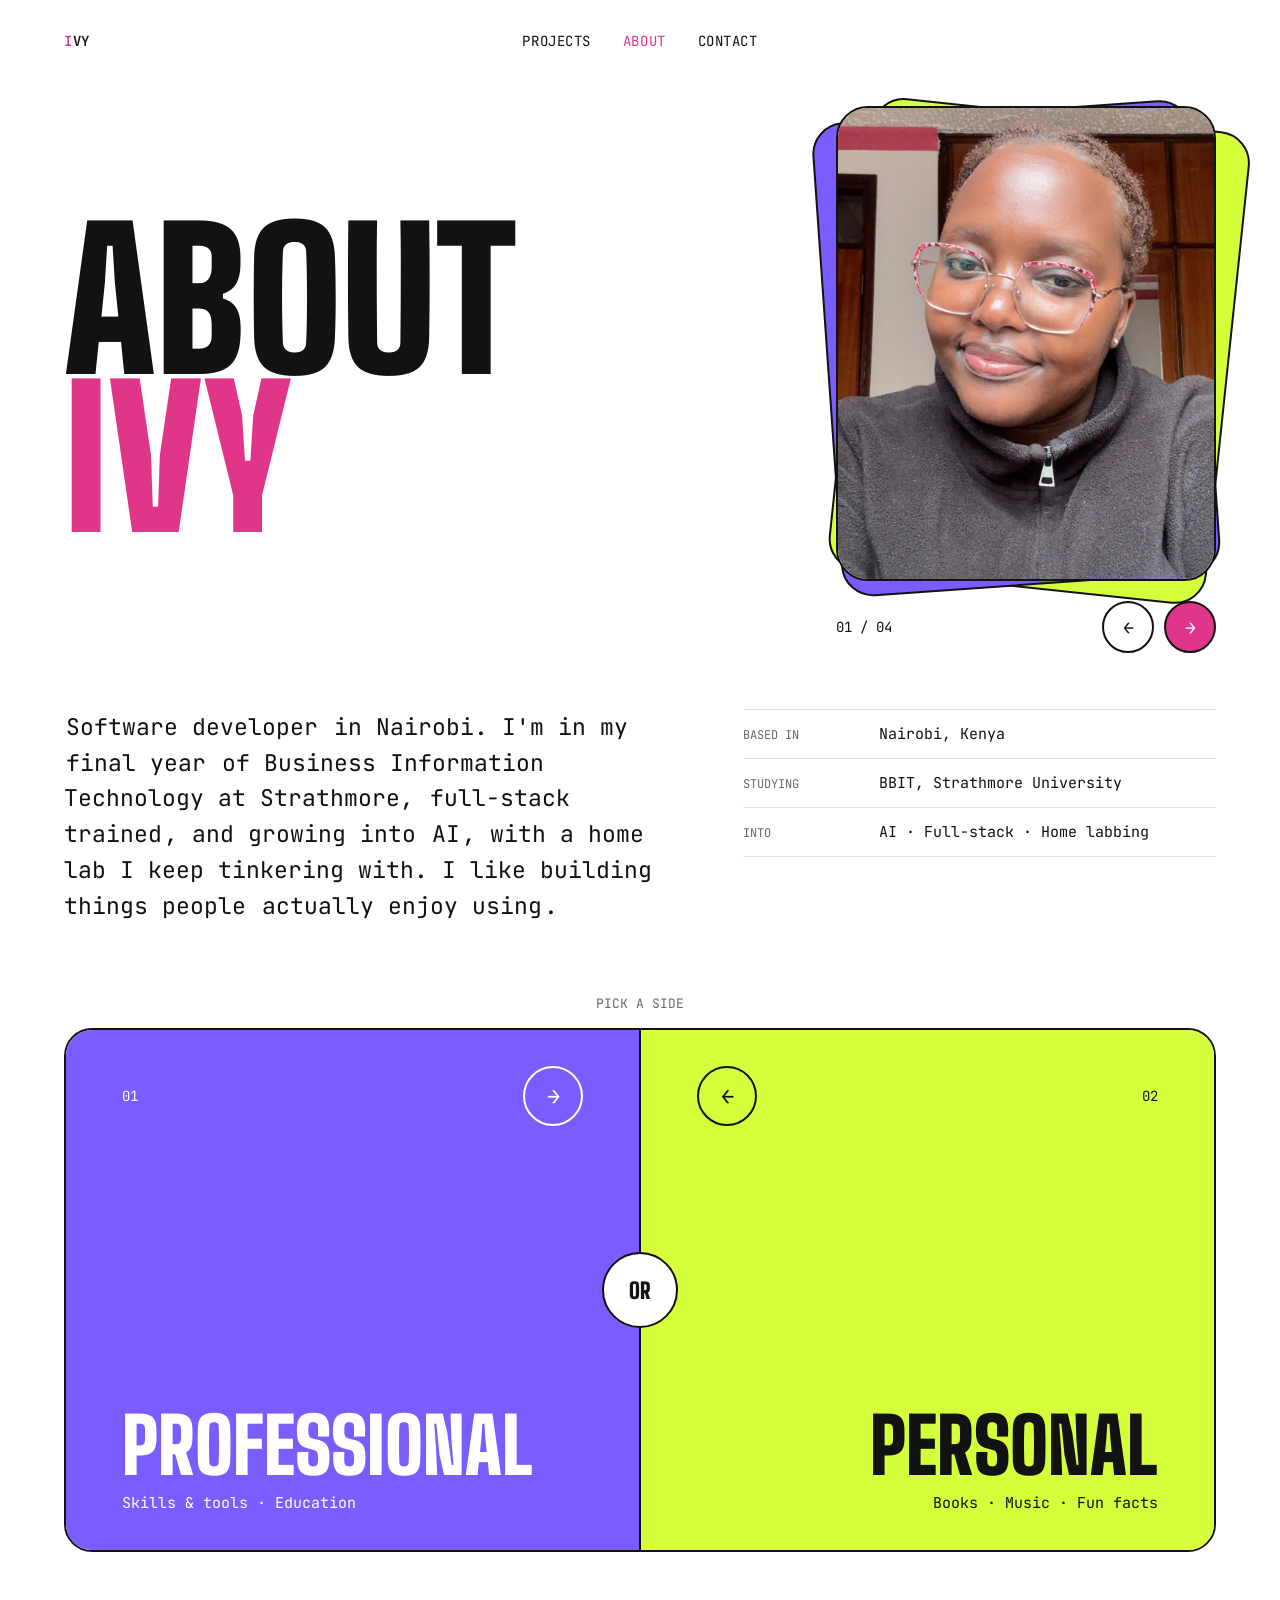
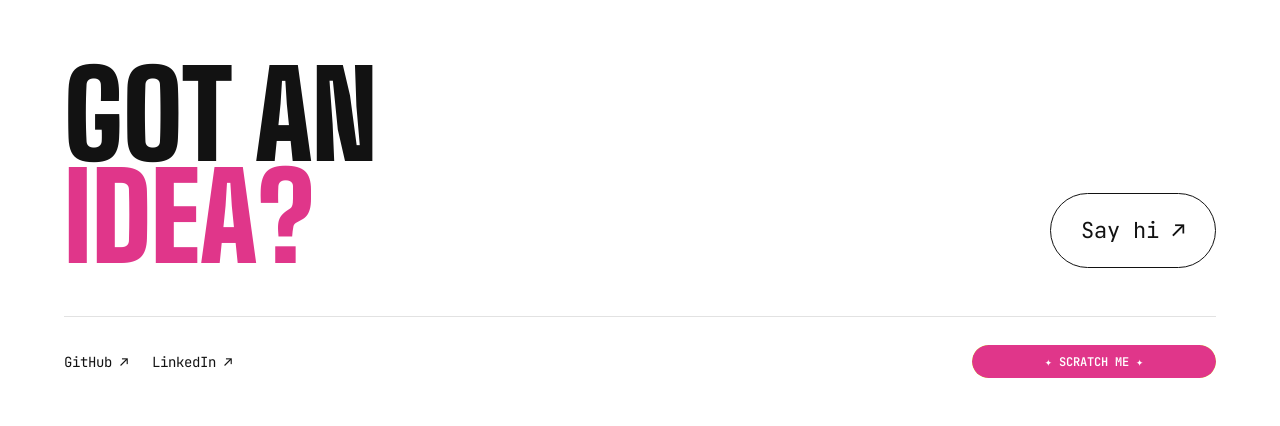
==== about.html @ 284c3333 "Build portfolio site from Claude Design export Seven static pages (home, about, contact, projects, a" ====
<!DOCTYPE html>
<html lang="en">
<head>
  <meta charset="utf-8">
  <meta name="viewport" content="width=device-width, initial-scale=1">
  <title>About — Ivy Tanui</title>
  <meta name="description" content="Who Ivy is, what she has worked on, and what she listens to while building.">
  <meta property="og:title" content="About — Ivy Tanui">
  <meta property="og:description" content="Who Ivy is, what she has worked on, and what she listens to while building.">
  <meta property="og:image" content="assets/images/ivy-photo-2.jpeg">
  <meta name="twitter:card" content="summary_large_image">

  <link rel="preconnect" href="https://fonts.googleapis.com">
  <link rel="preconnect" href="https://fonts.gstatic.com" crossorigin>
  <link href="https://fonts.googleapis.com/css2?family=JetBrains+Mono:wght@400;600&amp;family=Big+Shoulders+Display:wght@700;900&amp;display=swap" rel="stylesheet">
  <link rel="stylesheet" href="css/base.css">
  <link rel="stylesheet" href="css/about.css">

  <script src="js/cursor.js" defer></script>
  <script src="js/about.js" defer></script>
  <script src="js/fun.js" defer></script>
</head>
<body>
  <div class="page">
    <header>
      <nav class="site-nav" aria-label="Main">
        <a class="logo" data-cur="1" href="index.html" aria-label="Ivy, home"><span>I</span>VY</a>
        <ul class="nav-links">
          <li><a data-cur="1" href="projects.html">PROJECTS</a></li>
          <li><span aria-current="page">ABOUT</span></li>
          <li><a data-cur="1" href="contact.html">CONTACT</a></li>
        </ul>
        <span></span>
      </nav>
    </header>

    <main>
      <!-- Intro: title, photo carousel, bio, quick facts -->
      <section class="intro">
        <div class="intro__top">
          <h1 class="intro__title"><span>About</span><span class="intro__ivy">Ivy</span></h1>

          <div class="carousel" aria-roledescription="carousel" aria-label="Photos of Ivy">
            <div class="carousel__frame">
              <div class="carousel__card carousel__card--lime"></div>
              <div class="carousel__card carousel__card--violet"></div>
              <div class="carousel__photos">
                <img class="carousel__slide is-active" src="assets/images/ivy-photo.jpeg" alt="Ivy, photo 1 of 4">
                <img class="carousel__slide" src="assets/images/ivy-photo-2.jpeg" alt="Ivy, photo 2 of 4">
                <img class="carousel__slide" src="assets/images/ivy-photo-3.jpeg" alt="Ivy, photo 3 of 4">
                <img class="carousel__slide" src="assets/images/ivy-photo-5.jpeg" alt="Ivy, photo 4 of 4">
              </div>
            </div>
            <div class="carousel__bar">
              <span class="carousel__count" aria-live="polite">01 / 04</span>
              <div class="carousel__btns">
                <button type="button" class="round-btn carousel__prev" data-cur="1" aria-label="Previous photo">←</button>
                <button type="button" class="round-btn carousel__next" data-cur="1" aria-label="Next photo">→</button>
              </div>
            </div>
          </div>
        </div>

        <div class="intro__bottom">
          <p class="bio" data-cur="1"><span class="hl" style="--hl:#D4FF3A;--d:0s">Software developer</span> in Nairobi. I'm in my <span class="hl" style="--hl:#F7C6DD;--d:.08s">final year</span> of Business Information Technology at Strathmore, <span class="hl" style="--hl:#D9D0FF;--d:.16s">full-stack trained</span>, and growing into <span class="hl" style="--hl:#BFEFF2;--d:.24s">AI</span>, with a home lab I keep tinkering with. I like building things people <span class="hl" style="--hl:#D4FF3A;--d:.32s">actually enjoy using</span>.</p>

          <dl class="facts-list">
            <div><dt>BASED IN</dt><dd>Nairobi, Kenya</dd></div>
            <div><dt>STUDYING</dt><dd>BBIT, Strathmore University</dd></div>
            <div><dt>INTO</dt><dd>AI · Full-stack · Home labbing</dd></div>
          </dl>
        </div>
      </section>

      <!-- Professional / Personal switcher -->
      <section class="sides" aria-label="Pick a side">
        <p class="sides__hint">PICK A SIDE</p>
        <div class="switch is-open">
          <button type="button" class="switch__side switch__side--pro" data-cur="1" data-side="pro" aria-controls="panel-pro" aria-expanded="false">
            <span class="switch__top"><span class="switch__num">01</span><span class="switch__arrow">→</span></span>
            <span class="switch__body">
              <span class="switch__title">Professional</span>
              <span class="switch__sub">Skills &amp; tools · Education</span>
            </span>
          </button>
          <span class="switch__divider"></span>
          <button type="button" class="switch__side switch__side--personal" data-cur="1" data-side="personal" aria-controls="panel-personal" aria-expanded="false">
            <span class="switch__top"><span class="switch__num">02</span><span class="switch__arrow">←</span></span>
            <span class="switch__body">
              <span class="switch__title">Personal</span>
              <span class="switch__sub">Books · Music · Fun facts</span>
            </span>
          </button>
          <span class="switch__or" aria-hidden="true">OR</span>
        </div>
      </section>

      <!-- ===================== Professional ===================== -->
      <div id="panel-pro" class="panel" hidden>
        <section class="split">
          <h2 class="split__title">Skills &amp;<br>tools</h2>
          <div class="skills">
            <div class="skills__group">
              <h3>LANGUAGES</h3>
              <ul class="chips"><li data-cur="1">Python</li><li data-cur="1">JavaScript</li><li data-cur="1">Kotlin</li><li data-cur="1">SQL</li></ul>
            </div>
            <div class="skills__group">
              <h3>FRONTEND &amp; MOBILE</h3>
              <ul class="chips"><li data-cur="1">React</li><li data-cur="1">Vite</li><li data-cur="1">Tailwind</li><li data-cur="1">TanStack Query</li><li data-cur="1">Jetpack Compose</li></ul>
            </div>
            <div class="skills__group">
              <h3>BACKEND</h3>
              <ul class="chips"><li data-cur="1">Flask</li><li data-cur="1">SQLAlchemy</li><li data-cur="1">Celery</li><li data-cur="1">Redis</li><li data-cur="1">pytest</li></ul>
            </div>
            <div class="skills__group">
              <h3>DATA &amp; ML</h3>
              <ul class="chips"><li data-cur="1">pandas</li><li data-cur="1">XGBoost</li><li data-cur="1">SHAP</li><li data-cur="1">LIME</li><li data-cur="1">FinBERT</li><li data-cur="1">Power BI</li></ul>
            </div>
            <div class="skills__group">
              <h3>DATABASES</h3>
              <ul class="chips"><li data-cur="1">PostgreSQL</li><li data-cur="1">MySQL</li><li data-cur="1">Oracle</li><li data-cur="1">MS SQL Server</li></ul>
            </div>
            <div class="skills__group">
              <h3>SERVICES &amp; SHIPPING</h3>
              <ul class="chips"><li data-cur="1">Paystack</li><li data-cur="1">Resend</li><li data-cur="1">Cloudflare R2</li><li data-cur="1">Vercel</li><li data-cur="1">Render</li><li data-cur="1">Neon</li></ul>
            </div>
            <div class="skills__group">
              <h3>PROCESS &amp; AUTOMATION</h3>
              <ul class="chips"><li data-cur="1">Process mapping</li><li data-cur="1">RPA (UiPath)</li><li data-cur="1">ETL monitoring</li></ul>
            </div>
          </div>
        </section>

        <section class="split">
          <div class="split__side">
            <h2 class="split__title">Experience</h2>
            <a class="cv-link" data-cur="1" href="assets/docs/Ivy-Tanui-CV.pdf" download="Ivy-Tanui-CV.pdf">Full CV ↓</a>
          </div>
          <div>
            <article class="entry" data-cur="1">
              <span class="entry__date">JAN – APR 2026</span>
              <div class="entry__body">
                <h3 class="entry__title">ICT Intern</h3>
                <span class="entry__org">I&amp;M Bank · Nairobi</span>
                <div class="entry__detail">
                  <p class="entry__text">Four months across process, data and infrastructure, seeing how a bank's tech runs end to end.</p>
                  <dl class="entry__areas">
                    <div><dt>Process</dt><dd>Mapped the M-Pesa Paybill short code process end to end, found the bottlenecks, and pitched an RPA redesign to the BPR team.</dd></div>
                    <div><dt>Data</dt><dd>Wrote SQL on Oracle and MS SQL Server, monitored ETL jobs, and built Power BI dashboards.</dd></div>
                    <div><dt>Infra</dt><dd>Reviewed VLAN configs and firewall logs, verified DR replication, and sat in on change board reviews.</dd></div>
                  </dl>
                </div>
              </div>
            </article>
            <article class="entry" data-cur="1">
              <span class="entry__date">JAN – MAR 2025</span>
              <div class="entry__body">
                <h3 class="entry__title">IT Attachment</h3>
                <span class="entry__org">East Africa School of Aviation · Nairobi</span>
                <ul class="entry__points">
                  <li>— Troubleshot and repaired printers, projectors and PCs, and gave end-user IT support that reduced downtime.</li>
                  <li>— Helped build and test an Academic Management System.</li>
                </ul>
              </div>
            </article>
            <article class="entry" data-cur="1">
              <span class="entry__date">JAN – MAR 2024</span>
              <div class="entry__body">
                <h3 class="entry__title">Volunteer</h3>
                <span class="entry__org">Kenya National Library Service · Nairobi</span>
                <ul class="entry__points">
                  <li>— Helped organise and digitise library resources, and registered and assisted library users.</li>
                </ul>
              </div>
            </article>
          </div>
        </section>

        <section class="split">
          <h2 class="split__title">Education</h2>
          <div>
            <article class="entry" data-cur="1">
              <span class="entry__date">APR 2023 – NOW</span>
              <div class="entry__body">
                <h3 class="entry__title">Bachelor of Business Information Technology</h3>
                <div class="entry__row">
                  <span class="entry__org">Strathmore University</span>
                  <span class="badge"><span class="badge__dot"></span>FINAL YEAR</span>
                </div>
              </div>
            </article>
            <article class="entry" data-cur="1">
              <span class="entry__date">2018 – 2022</span>
              <div class="entry__body">
                <h3 class="entry__title">KCSE</h3>
                <span class="entry__org">Alliance Girls High School</span>
              </div>
            </article>

            <div class="certs">
              <div class="certs__head">
                <h3>Certifications</h3>
                <span>(04)</span>
              </div>
              <article class="cert" data-cur="1">
                <span class="cert__date">APR 2026</span>
                <h4 class="cert__name">App Development with Swift</h4>
                <span class="cert__issuer">Apple Authorised Training</span>
                <p class="cert__desc">Certificate of Achievement. iOS app development in Swift.</p>
              </article>
              <article class="cert" data-cur="1">
                <span class="cert__date">FEB 2026</span>
                <h4 class="cert__name">Introduction to Automation</h4>
                <span class="cert__issuer">UiPath</span>
                <p class="cert__desc">Robotic process automation fundamentals, applied in my M-Pesa Paybill process redesign at I&amp;M Bank.</p>
              </article>
              <article class="cert" data-cur="1">
                <span class="cert__date">NOV 2024 – JUL 2025</span>
                <h4 class="cert__name">Full-Stack Software Engineering</h4>
                <span class="cert__issuer">Moringa School</span>
                <p class="cert__desc">Back end and front end: JavaScript, React, Python, Flask.</p>
              </article>
              <article class="cert" data-cur="1">
                <span class="cert__date">DEC 2024</span>
                <h4 class="cert__name">IT Automation with Python</h4>
                <span class="cert__issuer">Google</span>
                <p class="cert__desc">Scripting, troubleshooting, debugging and automation with Python.</p>
              </article>
            </div>
          </div>
        </section>
      </div>

      <!-- ===================== Personal ===================== -->
      <div id="panel-personal" class="panel" hidden>
        <section class="split">
          <h2 class="split__title split__title--sm">Currently<br>reading</h2>
          <a class="reading" data-cur="1" href="https://cheropsreadingcorner-13fm.vercel.app/" target="_blank" rel="noopener">
            <span class="reading__title">I See Buildings Fall Like Lightning</span>
            <span class="reading__author">Keiran Goddard</span>
            <span class="reading__bar"><span style="width:45%"></span></span>
            <span class="reading__more">More on my reading corner ↗</span>
          </a>
        </section>

        <section class="block block--music">
          <div class="block__head">
            <h2 class="block__title">On <span style="color:var(--violet)">repeat</span></h2>
            <span class="block__hint">press play</span>
          </div>

          <div class="player">
            <div class="vinyl" aria-hidden="true">
              <div class="vinyl__disc">
                <div class="vinyl__shine"></div>
                <div class="vinyl__label"><div class="vinyl__hole"></div></div>
              </div>
            </div>
            <div class="player__info">
              <div class="player__now">
                <span class="player__status">ON REPEAT</span>
                <span class="player__title">Sonini</span>
                <span class="player__artist">Sun-El Musician, Simmy, Lelo Kamau</span>
              </div>
              <div class="player__controls">
                <button type="button" class="player__skip player__prev" data-cur="1" aria-label="Previous track">◀◀</button>
                <button type="button" class="player__play" data-cur="1" aria-label="Play">▶</button>
                <button type="button" class="player__skip player__next" data-cur="1" aria-label="Next track">▶▶</button>
              </div>
              <ol class="tracks"></ol>
              <a class="player__link" data-cur="1" href="https://open.spotify.com/track/7uorcEb4It46F3KkWhnjwb" target="_blank" rel="noopener">Full song on Spotify ↗</a>
            </div>
          </div>

          <div class="albums">
            <h3 class="albums__label">ALL-TIME FAVOURITE ALBUMS</h3>
            <div class="albums__grid">
              <a class="album" data-cur="1" href="https://open.spotify.com/album/2P2Xwvh2xWXIZ1OWY9S9o5" target="_blank" rel="noopener" style="--shadow:#D4FF3A">
                <span class="album__cover"><img src="https://i.scdn.co/image/ab67616d0000b2735c837cc621c1ec82bf3c81ac" alt="Watch The Throne album cover" loading="lazy"></span>
                <span class="album__meta"><span class="album__name">Watch The Throne</span><span class="album__artist">JAY-Z &amp; Kanye West</span></span>
              </a>
              <a class="album" data-cur="1" href="https://open.spotify.com/album/24hB22GCffWSxZyTmfuCAb" target="_blank" rel="noopener" style="--shadow:#E0368A">
                <span class="album__cover"><img src="https://i.scdn.co/image/ab67616d0000b273753bd171a42d4c9e8ef2530e" alt="MAYVIS album cover" loading="lazy"></span>
                <span class="album__meta"><span class="album__name">MAYVIS</span><span class="album__artist">Dlala Thukzin</span></span>
              </a>
              <a class="album" data-cur="1" href="https://open.spotify.com/album/0fhmJYVhW0e4i33pCLPA5i" target="_blank" rel="noopener" style="--shadow:#7B5CFF">
                <span class="album__cover"><img src="https://i.scdn.co/image/ab67616d0000b27399da48a530f6ca2ef86da3cc" alt="Cole World: The Sideline Story album cover" loading="lazy"></span>
                <span class="album__meta"><span class="album__name">Cole World: The Sideline Story</span><span class="album__artist">J. Cole</span></span>
              </a>
              <a class="album" data-cur="1" href="https://open.spotify.com/album/2UJwKSBUz6rtW4QLK74kQu" target="_blank" rel="noopener" style="--shadow:#0098A6">
                <span class="album__cover"><img src="https://i.scdn.co/image/ab67616d0000b2730d1d6e9325275f104f8e33f3" alt="BEYONCÉ album cover" loading="lazy"></span>
                <span class="album__meta"><span class="album__name">BEYONCÉ</span><span class="album__artist">Beyoncé</span></span>
              </a>
              <a class="album" data-cur="1" href="https://open.spotify.com/album/4kPTj6wYQUYtgBOZb1E6Pg" target="_blank" rel="noopener" style="--shadow:#E85D00">
                <span class="album__cover"><img src="https://i.scdn.co/image/ab67616d0000b273f7a57aa86405590d5f9e2831" alt="TIMELESS album cover" loading="lazy"></span>
                <span class="album__meta"><span class="album__name">TIMELESS</span><span class="album__artist">KAYTRANADA</span></span>
              </a>
              <a class="album" data-cur="1" href="https://open.spotify.com/album/6RXMHSqYlYAEpDsNYYBj6B" target="_blank" rel="noopener" style="--shadow:#19706E">
                <span class="album__cover"><img src="https://i.scdn.co/image/ab67616d0000b27397ab1b10778be7fafcda7930" alt="Genesis album cover" loading="lazy"></span>
                <span class="album__meta"><span class="album__name">Genesis</span><span class="album__artist">Leon Thomas</span></span>
              </a>
              <a class="album" data-cur="1" href="https://open.spotify.com/album/7oBZ821DTjUc2Ky2fV6l6Q" target="_blank" rel="noopener" style="--shadow:#E0368A">
                <span class="album__cover"><img src="https://i.scdn.co/image/ab67616d0000b273d8acadd7be5455ea09c06cf9" alt="Icon album cover" loading="lazy"></span>
                <span class="album__meta"><span class="album__name">Icon</span><span class="album__artist">Brent Faiyaz</span></span>
              </a>
              <a class="album" data-cur="1" href="https://open.spotify.com/album/5zUDvKAyEKkrhYLWJJWGPQ" target="_blank" rel="noopener" style="--shadow:#D4FF3A">
                <span class="album__cover"><img src="https://i.scdn.co/image/ab67616d0000b273bbee5481e94a03f4fd26fac4" alt="Chasing Summer album cover" loading="lazy"></span>
                <span class="album__meta"><span class="album__name">Chasing Summer</span><span class="album__artist">SiR</span></span>
              </a>
              <a class="album" data-cur="1" href="https://open.spotify.com/album/3CogjJSvRqbIQuNJVR2JcP" target="_blank" rel="noopener" style="--shadow:#7B5CFF">
                <span class="album__cover"><img src="https://i.scdn.co/image/ab67616d0000b2735d9adfcba461d3b755cf2ddb" alt="Dawn album cover" loading="lazy"></span>
                <span class="album__meta"><span class="album__name">Dawn</span><span class="album__artist">Yebba</span></span>
              </a>
              <a class="album" data-cur="1" href="https://open.spotify.com/album/5OkHt7JZ6HSkJH359y2H31" target="_blank" rel="noopener" style="--shadow:#0098A6">
                <span class="album__cover"><img src="https://i.scdn.co/image/ab67616d0000b273229e87b6d1da512c14164cc0" alt="Dreamer album cover" loading="lazy"></span>
                <span class="album__meta"><span class="album__name">Dreamer</span><span class="album__artist">Bobby "Blue" Bland</span></span>
              </a>
            </div>
          </div>
        </section>

        <section class="split">
          <div class="split__side split__side--tight">
            <h2 class="split__title split__title--sm">Built<br>to these</h2>
            <p class="built__note">One song per project, on repeat while I made it.</p>
          </div>
          <div class="built">
            <div class="built__item" style="--accent:#E0368A">
              <a data-cur="1" href="reading-corner.html">CHEROP'S READING CORNER →</a>
              <div class="built__embed"><iframe title="Down by the Water by Ocie Elliott on Spotify" src="https://open.spotify.com/embed/track/4Vutl1Y7OJOBwIqVISNmzL?utm_source=generator" width="100%" height="152" allow="autoplay; clipboard-write; encrypted-media; fullscreen; picture-in-picture" loading="lazy"></iframe></div>
            </div>
            <div class="built__item" style="--accent:#0098A6">
              <a data-cur="1" href="tumatiko.html">TUMATIKO →</a>
              <div class="built__embed"><iframe title="Main Titles by Theodore Shapiro on Spotify" src="https://open.spotify.com/embed/track/2dssT0G1eXmqLoNIzKEuxN?utm_source=generator" width="100%" height="152" allow="autoplay; clipboard-write; encrypted-media; fullscreen; picture-in-picture" loading="lazy"></iframe></div>
            </div>
            <div class="built__item" style="--accent:#19706E">
              <a data-cur="1" href="soko.html">SOKO →</a>
              <div class="built__embed"><iframe title="Ego (Live in London) by Asake on Spotify" src="https://open.spotify.com/embed/track/6eS51q8SE2bdSVyecHtAWZ?utm_source=generator" width="100%" height="152" allow="autoplay; clipboard-write; encrypted-media; fullscreen; picture-in-picture" loading="lazy"></iframe></div>
            </div>
          </div>
        </section>

        <section class="block block--facts">
          <div class="block__head">
            <h2 class="block__title">Fun <span style="color:var(--pink)">facts</span></h2>
            <span class="block__hint facts__hint">tap a card</span>
          </div>
          <div class="facts">
            <button type="button" class="fact" data-cur="1" aria-pressed="false" style="--bg:#E0368A;--fg:#FFFFFF;--tilt:-3deg">
              <span class="fact__inner">
                <span class="fact__face fact__front">
                  <span class="fact__top"><span>FACT</span><span>01 / 03</span></span>
                  <span class="fact__num">01</span>
                  <span class="fact__cta">tap to reveal →</span>
                </span>
                <span class="fact__face fact__back">
                  <span class="fact__top"><span>FACT 01</span><span class="fact__dot"></span></span>
                  <span class="fact__text">I built a whole website just to keep track of my books.</span>
                  <span class="fact__cta fact__cta--muted">tap to flip back</span>
                </span>
              </span>
            </button>
            <button type="button" class="fact" data-cur="1" aria-pressed="false" style="--bg:#D4FF3A;--fg:#121212;--tilt:2deg">
              <span class="fact__inner">
                <span class="fact__face fact__front">
                  <span class="fact__top"><span>FACT</span><span>02 / 03</span></span>
                  <span class="fact__num">02</span>
                  <span class="fact__cta">tap to reveal →</span>
                </span>
                <span class="fact__face fact__back">
                  <span class="fact__top"><span>FACT 02</span><span class="fact__dot"></span></span>
                  <span class="fact__text">If I love it, I'll rewatch, relisten or reread it on repeat.</span>
                  <span class="fact__cta fact__cta--muted">tap to flip back</span>
                </span>
              </span>
            </button>
            <button type="button" class="fact" data-cur="1" aria-pressed="false" style="--bg:#7B5CFF;--fg:#FFFFFF;--tilt:-1.5deg">
              <span class="fact__inner">
                <span class="fact__face fact__front">
                  <span class="fact__top"><span>FACT</span><span>03 / 03</span></span>
                  <span class="fact__num">03</span>
                  <span class="fact__cta">tap to reveal →</span>
                </span>
                <span class="fact__face fact__back">
                  <span class="fact__top"><span>FACT 03</span><span class="fact__dot"></span></span>
                  <span class="fact__text">Dogs scare me. Yes, even the small ones.</span>
                  <span class="fact__cta fact__cta--muted">tap to flip back</span>
                </span>
              </span>
            </button>
          </div>
        </section>
      </div>
    </main>

    <footer class="site-footer site-footer--compact">
      <section class="cta" aria-label="Contact">
        <h2>Got an<br><span>idea?</span></h2>
        <a class="pill-link" data-cur="1" href="contact.html">Say hi ↗</a>
      </section>
      <div class="footer-bar">
        <ul class="social">
          <li><a data-cur="1" href="https://github.com/tanuiivy" target="_blank" rel="noopener">GitHub ↗</a></li>
          <li><a data-cur="1" href="https://www.linkedin.com/in/ivy-tanui" target="_blank" rel="noopener">LinkedIn ↗</a></li>
        </ul>
        <span class="scratch" data-scratch="1">psst, type "party" or "ivy"</span>
      </div>
    </footer>

    <div class="cursor" aria-hidden="true"><img src="assets/images/fuzzy-cursor.png" alt=""></div>
  </div>
</body>
</html>
---- css/base.css ----
/* Shared styles for every page: tokens, base elements, nav, footer, custom cursor. */

/* ==========================================================================
   Tokens
   ========================================================================== */
:root {
  --ink: #121212;
  --paper: #FFFFFF;
  --pink: #E0368A;
  --lime: #D4FF3A;
  --violet: #7B5CFF;
  --teal: #0098A6;
  --muted: #6B6862;
  --rule: #E2E2E2;

  --font-display: 'Big Shoulders Display', sans-serif;
  --font-mono: 'JetBrains Mono', monospace;

  --gutter: clamp(20px, 5vw, 64px);
  --spring: cubic-bezier(.3, 1.6, .5, 1);
}

/* ==========================================================================
   Base
   ========================================================================== */
body {
  margin: 0;
  background: var(--paper);
}

a {
  color: var(--ink);
  text-decoration: underline;
  text-underline-offset: 3px;
}

a:hover {
  color: var(--pink);
}

/* Visually-neutral button: looks exactly like the surrounding text */
.text-btn {
  appearance: none;
  background: none;
  border: 0;
  padding: 0;
  margin: 0;
  font: inherit;
  color: inherit;
  letter-spacing: inherit;
  text-transform: inherit;
  text-align: inherit;
  cursor: inherit;
}

.mono {
  font-family: var(--font-mono);
}

@keyframes spin { to { transform: rotate(360deg); } }
@keyframes eq { 0%, 100% { transform: scaleY(.3); } 50% { transform: scaleY(1); } }

/* ==========================================================================
   Page shell
   ========================================================================== */
.page {
  position: relative;
  max-width: 1280px;
  margin: 0 auto;
  background: var(--paper);
  color: var(--ink);
  font-family: var(--font-display);
  overflow: hidden;
}

/* Short pages fill the window so the footer sits at the bottom */
.page--full {
  min-height: 100vh;
}

/* The native cursor is only hidden once the custom cursor script is running */
.page.has-cursor,
.page.has-cursor a {
  cursor: none;
}

/* ==========================================================================
   Header / nav
   ========================================================================== */
.site-nav {
  display: grid;
  grid-template-columns: minmax(0, 1fr) auto minmax(0, 1fr);
  align-items: center;
  gap: 24px;
  padding: 32px var(--gutter);
  font-family: var(--font-mono);
  font-size: 14px;
  letter-spacing: .04em;
}

.site-nav a {
  color: inherit;
  text-decoration: none;
}

.logo {
  justify-self: start;
  font-weight: 600;
}

.logo span,
.nav-links [aria-current="page"],
.nav-links .is-section {
  color: var(--pink);
}

.nav-links {
  display: flex;
  gap: 32px;
  margin: 0;
  padding: 0;
  list-style: none;
}

/* ==========================================================================
   Footer / contact
   ========================================================================== */
.site-footer {
  display: flex;
  flex-direction: column;
  gap: 48px;
  padding: 100px var(--gutter) 48px;
}

.site-footer--compact {
  padding-top: 56px;
}

.cta {
  display: flex;
  justify-content: space-between;
  align-items: flex-end;
  gap: 40px;
  flex-wrap: wrap;
}

.cta h2 {
  margin: 0;
  font-size: clamp(36px, 12.5vw, 160px);
  font-weight: 900;
  text-transform: uppercase;
  line-height: .85;
}

.site-footer--compact .cta h2 {
  font-size: clamp(27px, 9.4vw, 120px);
}

.cta h2 span {
  color: var(--pink);
}

.pill-link {
  font-family: var(--font-mono);
  font-size: 22px;
  color: var(--ink);
  text-decoration: none;
  border: 1px solid var(--ink);
  padding: 22px 30px;
  border-radius: 999px;
  transition: background .2s, color .2s;
}

.footer-bar {
  display: flex;
  justify-content: space-between;
  align-items: center;
  gap: 24px;
  flex-wrap: wrap;
  border-top: 1px solid var(--rule);
  padding: 28px 0 0;
  font-family: var(--font-mono);
  font-size: 14px;
  color: var(--ink);
}

.social {
  display: flex;
  align-items: center;
  gap: 24px;
  flex-wrap: wrap;
  margin: 0;
  padding: 0;
  list-style: none;
}

.social a {
  color: var(--ink);
  text-decoration: none;
  transition: color .2s;
}

.scratch {
  position: relative;
  overflow: hidden;
  padding: 8px 14px;
  border-radius: 999px;
  background: var(--lime);
  color: var(--ink);
  font-size: 13px;
  user-select: none;
}

/* ==========================================================================
   Custom cursor
   ========================================================================== */
.cursor {
  position: absolute;
  left: 0;
  top: 0;
  width: 44px;
  height: 44px;
  opacity: 0;
  transform-origin: 20% 3%;
  filter: drop-shadow(2px 3px 0 rgba(18, 18, 18, .25));
  transition: transform .35s var(--spring), width .25s, height .25s, margin .25s, opacity .2s;
  pointer-events: none;
  z-index: 999;
}

.cursor img {
  display: block;
  width: 100%;
  height: 100%;
  pointer-events: none;
}

/* ==========================================================================
   Hover states (pointer devices only, so taps don't leave them stuck on)
   ========================================================================== */
@media (hover: hover) {
  .pill-link:hover { background: var(--ink); color: var(--paper); border-color: var(--ink); }
  .social a:hover { color: var(--pink); }
}

/* ==========================================================================
   Responsive
   ========================================================================== */
@media (max-width: 760px) {
  .nav-links { gap: 16px; }
}

/* Small phones: keep the contact pill on one line */
@media (max-width: 480px) {
  .pill-link {
    font-size: 16px;
    padding: 18px 24px;
    white-space: nowrap;
  }
}
---- css/about.css ----
/* About page: intro + carousel, side switcher, professional and personal panels. */

/* ==========================================================================
   Intro
   ========================================================================== */
.intro {
  display: flex;
  flex-direction: column;
  gap: clamp(28px, 5vw, 56px);
  padding: 24px var(--gutter) 72px;
}

.intro__top {
  display: grid;
  grid-template-columns: minmax(0, 1fr) auto;
  gap: 48px;
  align-items: center;
}

.intro__title {
  display: flex;
  flex-direction: column;
  margin: 0;
  font-weight: 900;
  font-size: clamp(45px, 15vw, 200px);
  line-height: .82;
  text-transform: uppercase;
}

.intro__ivy {
  color: var(--pink);
}

.intro__bottom {
  display: grid;
  grid-template-columns: minmax(0, 1.3fr) minmax(0, 1fr);
  gap: clamp(28px, 5vw, 64px);
  align-items: start;
}

/* Bio with marker highlights that sweep in on hover / tap */
.bio {
  margin: 0;
  font-family: var(--font-mono);
  font-size: clamp(18px, 1.8vw, 24px);
  line-height: 1.55;
  text-wrap: pretty;
}

.hl {
  padding: 0 2px;
  background-image: linear-gradient(var(--hl), var(--hl));
  background-repeat: no-repeat;
  background-position: 0 88%;
  background-size: 0% 45%;
  transition: background-size .5s cubic-bezier(.6, 0, .2, 1) var(--d);
}

.bio.is-on .hl {
  background-size: 100% 45%;
}

.facts-list {
  display: flex;
  flex-direction: column;
  margin: 0;
  font-family: var(--font-mono);
  border-bottom: 1px solid var(--rule);
}

.facts-list > div {
  display: grid;
  grid-template-columns: 120px minmax(0, 1fr);
  gap: 16px;
  align-items: baseline;
  padding: 14px 0;
  border-top: 1px solid var(--rule);
}

.facts-list dt { font-size: 12px; color: var(--muted); }
.facts-list dd { margin: 0; font-size: 15px; }

/* ==========================================================================
   Photo carousel
   ========================================================================== */
.carousel {
  display: flex;
  flex-direction: column;
  gap: 20px;
  width: clamp(126px, 30vw, 380px);
}

.carousel__frame {
  position: relative;
  width: 100%;
  aspect-ratio: 4 / 5;
}

.carousel__card,
.carousel__photos {
  position: absolute;
  inset: 0;
  border-radius: 32px;
  border: 2px solid var(--ink);
}

.carousel__card--lime { background: var(--lime); transform: rotate(6deg) translate(14px, 6px); }
.carousel__card--violet { background: var(--violet); transform: rotate(-4deg) translate(-10px, 4px); }

.carousel__photos {
  overflow: hidden;
  background: #F1EFEC;
}

.carousel__slide {
  position: absolute;
  inset: 0;
  display: block;
  width: 100%;
  height: 100%;
  object-fit: cover;
  opacity: 0;
  transition: opacity .45s;
}

.carousel__slide.is-active {
  opacity: 1;
}

.carousel__bar {
  display: flex;
  justify-content: space-between;
  align-items: center;
  gap: 16px;
  font-family: var(--font-mono);
}

.carousel__count { font-size: 14px; }

.carousel__btns {
  display: flex;
  flex: none;
  gap: 10px;
}

.round-btn {
  box-sizing: content-box;
  display: flex;
  align-items: center;
  justify-content: center;
  width: 48px;
  height: 48px;
  padding: 0;
  border-radius: 50%;
  border: 2px solid var(--ink);
  background: transparent;
  color: var(--ink);
  font-family: var(--font-mono);
  font-size: 18px;
  cursor: inherit;
  user-select: none;
  transition: background .2s, color .2s;
}

.carousel__next {
  background: var(--pink);
  color: var(--paper);
  transition: transform .25s var(--spring);
}

/* ==========================================================================
   Professional / Personal switcher
   ========================================================================== */
.sides {
  display: flex;
  flex-direction: column;
  gap: 16px;
  margin: 0 var(--gutter) 56px;
}

.sides__hint {
  margin: 0;
  font-family: var(--font-mono);
  font-size: 13px;
  color: var(--muted);
  text-align: center;
}

.switch {
  position: relative;
  display: flex;
  align-items: stretch;
  height: 112px;
  border: 2px solid var(--ink);
  border-radius: 28px;
  overflow: hidden;
  transition: height .5s cubic-bezier(.6, 0, .2, 1);
}

.switch.is-open { height: 520px; }

.switch__side {
  appearance: none;
  flex: 1 1 0;
  min-width: 0;
  display: flex;
  flex-direction: column;
  justify-content: center;
  gap: 20px;
  margin: 0;
  padding: 0 48px;
  box-sizing: border-box;
  border: 0;
  font: inherit;
  cursor: inherit;
  user-select: none;
  transition: background .3s, color .3s, padding .5s;
}

.switch.is-open .switch__side {
  justify-content: space-between;
  padding: 36px 56px;
}

.switch__side--pro {
  align-items: flex-start;
  text-align: left;
  background: var(--violet);
  color: var(--paper);
}

.switch__side--personal {
  align-items: flex-end;
  text-align: right;
  background: var(--lime);
  color: var(--ink);
}

/* Once a side is picked, the other one goes white */
.switch[data-side="pro"] .switch__side--personal,
.switch[data-side="personal"] .switch__side--pro {
  background: var(--paper);
  color: var(--ink);
}

.switch__top {
  display: none;
  justify-content: space-between;
  align-items: center;
  width: 100%;
  gap: 16px;
}

.switch__side--personal .switch__top { flex-direction: row-reverse; }

.switch__num {
  font-family: var(--font-mono);
  font-size: 14px;
  white-space: nowrap;
}

.switch__arrow {
  display: flex;
  align-items: center;
  justify-content: center;
  width: 56px;
  height: 56px;
  border-radius: 50%;
  border: 2px solid currentColor;
  font-family: var(--font-mono);
  font-size: 22px;
  transition: transform .35s var(--spring);
}

.switch__body {
  display: flex;
  flex-direction: column;
  gap: 14px;
}

.switch__side--pro .switch__body { align-items: flex-start; }
.switch__side--personal .switch__body { align-items: flex-end; }

.switch__title {
  font-weight: 900;
  font-size: clamp(32px, 3.6vw, 52px);
  text-transform: uppercase;
  line-height: .85;
  white-space: nowrap;
  transition: font-size .4s, transform .35s var(--spring);
}

.switch.is-open .switch__title { font-size: clamp(44px, 6vw, 96px); }

.switch__sub {
  display: none;
  font-family: var(--font-mono);
  font-size: 15px;
  line-height: 1.5;
}

.switch.is-open .switch__top { display: flex; }
.switch.is-open .switch__sub { display: inline; }

.switch__divider {
  flex: 0 0 2px;
  background: var(--ink);
}

.switch__or {
  position: absolute;
  left: 50%;
  top: 50%;
  display: flex;
  align-items: center;
  justify-content: center;
  width: 48px;
  height: 48px;
  transform: translate(-50%, -50%);
  border-radius: 50%;
  background: var(--paper);
  border: 2px solid var(--ink);
  font-weight: 900;
  font-size: 22px;
  pointer-events: none;
  transition: width .4s, height .4s;
}

.switch.is-open .switch__or { width: 72px; height: 72px; }

/* ==========================================================================
   Shared section layouts
   ========================================================================== */
.split {
  display: grid;
  grid-template-columns: minmax(0, 1fr) minmax(0, 2fr);
  gap: clamp(28px, 5vw, 64px);
  align-items: start;
  margin: 0 var(--gutter);
  padding: 56px 0;
  border-top: 1px solid var(--ink);
}

.split__title {
  margin: 0;
  font-weight: 900;
  font-size: clamp(44px, 5vw, 64px);
  text-transform: uppercase;
  line-height: .9;
}

.split__title--sm { font-size: clamp(32px, 5vw, 64px); }

.split__side {
  display: flex;
  flex-direction: column;
  gap: 20px;
  align-items: flex-start;
}

.split__side--tight {
  gap: 12px;
  align-items: stretch;
}

.block {
  display: flex;
  flex-direction: column;
  margin: 0 var(--gutter);
  padding: 56px 0;
  border-top: 1px solid var(--ink);
}

.block--music { gap: 48px; }
.block--facts { gap: 40px; }

.block__head {
  display: flex;
  justify-content: space-between;
  align-items: flex-end;
  gap: 24px;
  flex-wrap: wrap;
}

.block__title {
  margin: 0;
  font-weight: 900;
  font-size: clamp(43px, 14vw, 180px);
  text-transform: uppercase;
  line-height: .82;
}

.block__hint {
  padding-bottom: 10px;
  font-family: var(--font-mono);
  font-size: 13px;
  color: var(--muted);
}

/* ==========================================================================
   Professional: skills, experience, education, certifications
   ========================================================================== */
.skills {
  display: grid;
  grid-template-columns: repeat(2, minmax(0, 1fr));
  gap: 32px;
}

.skills__group {
  display: flex;
  flex-direction: column;
  gap: 12px;
}

.skills__group h3 {
  margin: 0;
  font-family: var(--font-mono);
  font-size: 12px;
  font-weight: 400;
  color: var(--muted);
}

.chips {
  display: flex;
  flex-wrap: wrap;
  gap: 8px;
  margin: 0;
  padding: 0;
  list-style: none;
}

.chips li {
  padding: 8px 14px;
  border: 1px solid var(--ink);
  border-radius: 999px;
  font-family: var(--font-mono);
  font-size: 14px;
  transition: background .2s, color .2s;
}

.cv-link {
  padding: 10px 18px;
  border: 2px solid var(--ink);
  border-radius: 999px;
  font-family: var(--font-mono);
  font-size: 14px;
  color: var(--ink);
  text-decoration: none;
  transition: background .2s, color .2s;
}

.entry {
  display: flex;
  flex-direction: column;
  gap: 10px;
  padding: 28px 0;
  transition: padding .3s;
}

.entry + .entry { border-top: 1px solid var(--rule); }

.entry__date {
  font-family: var(--font-mono);
  font-size: 14px;
  color: var(--violet);
}

.entry__body {
  display: flex;
  flex-direction: column;
  gap: 10px;
}

.entry__title {
  margin: 0;
  font-weight: 900;
  font-size: clamp(32px, 3.6vw, 44px);
  text-transform: uppercase;
  line-height: .95;
}

.entry__org {
  font-family: var(--font-mono);
  font-size: 14px;
}

.entry__row {
  display: flex;
  align-items: center;
  gap: 12px;
  flex-wrap: wrap;
}

.entry__detail,
.entry__areas {
  display: flex;
  flex-direction: column;
  gap: 12px;
  margin: 0;
}

.entry__detail { margin-top: 6px; }

.entry__text,
.entry__areas dd,
.entry__points li {
  margin: 0;
  font-family: var(--font-mono);
  font-size: 15px;
  line-height: 1.6;
  color: var(--ink);
}

.entry__text,
.entry__areas dd { text-wrap: pretty; }

.entry__areas > div {
  display: grid;
  grid-template-columns: 110px minmax(0, 1fr);
  gap: 16px;
  align-items: baseline;
  padding-top: 12px;
  border-top: 1px solid var(--rule);
}

.entry__areas dt {
  font-family: var(--font-mono);
  font-size: 12px;
  color: var(--violet);
  text-transform: uppercase;
}

.entry__points {
  display: flex;
  flex-direction: column;
  gap: 8px;
  margin: 6px 0 0;
  padding: 0;
  list-style: none;
}

.badge {
  display: inline-flex;
  align-items: center;
  gap: 8px;
  padding: 6px 14px;
  border-radius: 999px;
  background: var(--lime);
  border: 2px solid var(--ink);
  font-family: var(--font-mono);
  font-size: 12px;
  font-weight: 600;
  letter-spacing: .06em;
}

.badge__dot {
  width: 8px;
  height: 8px;
  border-radius: 50%;
  background: var(--ink);
}

.certs {
  display: flex;
  flex-direction: column;
  margin-top: 32px;
}

.certs__head {
  display: flex;
  justify-content: space-between;
  align-items: baseline;
  gap: 16px;
  padding-bottom: 14px;
}

.certs__head h3 {
  margin: 0;
  font-weight: 900;
  font-size: clamp(36px, 4vw, 52px);
  text-transform: uppercase;
  line-height: .9;
}

.certs__head span {
  font-family: var(--font-mono);
  font-size: 13px;
  color: var(--muted);
}

.cert {
  display: flex;
  flex-direction: column;
  gap: 8px;
  padding: 22px 0;
  border-top: 1px solid var(--rule);
  transition: padding .3s;
}

.cert__date {
  font-family: var(--font-mono);
  font-size: 13px;
  color: var(--violet);
}

.cert__name {
  margin: 0;
  font-weight: 900;
  font-size: clamp(26px, 2.6vw, 32px);
  text-transform: uppercase;
  line-height: 1;
}

.cert__issuer,
.cert__desc {
  margin: 0;
  font-family: var(--font-mono);
  font-size: 14px;
}

.cert__desc {
  line-height: 1.6;
  color: var(--muted);
}

/* ==========================================================================
   Personal: reading
   ========================================================================== */
.reading {
  display: flex;
  flex-direction: column;
  gap: 16px;
  color: var(--ink);
  text-decoration: none;
  transition: color .2s;
}

.reading__title {
  font-weight: 900;
  font-size: clamp(28px, 4.4vw, 56px);
  text-transform: uppercase;
  line-height: .95;
}

.reading__author {
  font-family: var(--font-mono);
  font-size: 16px;
  color: var(--ink);
}

.reading__bar {
  display: block;
  height: 8px;
  max-width: 420px;
  border-radius: 999px;
  background: #F5D3E3;
  overflow: hidden;
}

.reading__bar span {
  display: block;
  height: 100%;
  border-radius: 999px;
  background: var(--pink);
}

.reading__more {
  font-family: var(--font-mono);
  font-size: 13px;
  text-decoration: underline;
  text-underline-offset: 3px;
}

/* ==========================================================================
   Personal: music player
   ========================================================================== */
.player {
  --np: #D4FF3A;
  display: grid;
  grid-template-columns: auto minmax(0, 1fr);
  gap: clamp(28px, 5vw, 56px);
  align-items: center;
  padding: clamp(24px, 5vw, 48px);
  border-radius: 28px;
  background: var(--ink);
  color: var(--paper);
}

.vinyl {
  width: 340px;
  height: 340px;
}

.vinyl__disc {
  position: relative;
  width: 340px;
  height: 340px;
  border-radius: 50%;
  background: repeating-radial-gradient(circle, #0c0c0c 0 2px, #1e1e1e 2px 4px);
  box-shadow: 0 20px 60px rgba(0, 0, 0, .5), inset 0 0 0 6px #050505;
  animation: spin 2.4s linear infinite;
  animation-play-state: paused;
}

.player.is-playing .vinyl__disc { animation-play-state: running; }

.vinyl__shine {
  position: absolute;
  inset: 0;
  border-radius: 50%;
  background: conic-gradient(from 30deg, transparent 0 40deg, rgba(255, 255, 255, .12) 60deg, transparent 80deg 220deg, rgba(255, 255, 255, .08) 240deg, transparent 260deg);
}

.vinyl__label {
  position: absolute;
  left: 50%;
  top: 50%;
  width: 150px;
  height: 150px;
  margin: -75px 0 0 -75px;
  border-radius: 50%;
  background-color: var(--np);
  background-position: center;
  background-size: cover;
  background-repeat: no-repeat;
  box-shadow: 0 0 0 5px var(--np);
  transition: box-shadow .4s;
}

.vinyl__hole {
  position: absolute;
  left: 50%;
  top: 50%;
  width: 14px;
  height: 14px;
  margin: -7px 0 0 -7px;
  border-radius: 50%;
  background: var(--ink);
  box-shadow: 0 0 0 3px var(--paper);
}

.player__info {
  display: flex;
  flex-direction: column;
  gap: 28px;
  min-width: 0;
}

.player__now {
  display: flex;
  flex-direction: column;
  gap: 10px;
}

.player__status {
  font-family: var(--font-mono);
  font-size: 13px;
  color: var(--np);
}

.player__title {
  font-weight: 900;
  font-size: clamp(48px, 6vw, 84px);
  text-transform: uppercase;
  line-height: .88;
}

.player__artist {
  font-family: var(--font-mono);
  font-size: 16px;
  color: #C9C6C0;
}

.player__controls {
  display: flex;
  align-items: center;
  gap: 14px;
}

.player__skip,
.player__play {
  box-sizing: content-box;
  display: flex;
  align-items: center;
  justify-content: center;
  padding: 0;
  border-radius: 50%;
  font-family: var(--font-mono);
  cursor: inherit;
  user-select: none;
}

.player__skip {
  width: 52px;
  height: 52px;
  border: 2px solid var(--paper);
  background: transparent;
  color: var(--paper);
  font-size: 16px;
  transition: background .2s, color .2s;
}

.player__play {
  width: 72px;
  height: 72px;
  border: 0;
  background: var(--np);
  color: var(--ink);
  font-size: 22px;
  font-weight: 600;
  transition: transform .25s var(--spring), background .3s;
}

.tracks {
  margin: 0;
  padding: 0;
  list-style: none;
}

.track {
  display: grid;
  grid-template-columns: 36px minmax(0, 1fr) auto;
  gap: 14px;
  align-items: center;
  width: 100%;
  padding: 12px 0;
  border: 0;
  border-top: 1px solid #333333;
  background: none;
  color: var(--paper);
  text-align: left;
  cursor: inherit;
  user-select: none;
  transition: padding .3s;
}

.track__n { font-family: var(--font-mono); font-size: 13px; }

.track__title {
  font-family: var(--font-mono);
  font-size: 15px;
  white-space: nowrap;
  overflow: hidden;
  text-overflow: ellipsis;
}

.eq {
  display: inline-flex;
  gap: 3px;
  align-items: flex-end;
  height: 18px;
}

.eq span {
  width: 4px;
  height: 18px;
  border-radius: 2px;
  background: #555555;
  transform-origin: bottom;
  transform: scaleY(.3);
}

.eq.is-on span {
  background: currentColor;
  transform: none;
  animation: eq .8s ease-in-out infinite;
}

.eq.is-on span:nth-child(2) { animation-delay: .2s; }
.eq.is-on span:nth-child(3) { animation-delay: .4s; }

.player__link {
  align-self: flex-start;
  font-family: var(--font-mono);
  font-size: 13px;
  color: #C9C6C0;
  text-decoration: none;
}

/* ==========================================================================
   Personal: albums
   ========================================================================== */
.albums {
  display: flex;
  flex-direction: column;
  gap: 18px;
}

.albums__label {
  margin: 0;
  font-family: var(--font-mono);
  font-size: 13px;
  font-weight: 400;
  color: var(--muted);
}

.albums__grid {
  display: grid;
  grid-template-columns: repeat(auto-fill, minmax(200px, 1fr));
  gap: 32px 28px;
}

.album {
  display: flex;
  flex-direction: column;
  gap: 12px;
  color: var(--ink);
  text-decoration: none;
  transition: transform .25s var(--spring);
}

.album__cover {
  display: block;
  aspect-ratio: 1 / 1;
  border: 2px solid var(--ink);
  border-radius: 16px;
  overflow: hidden;
  box-shadow: 6px 6px 0 var(--shadow);
  background: var(--ink);
}

.album__cover img {
  display: block;
  width: 100%;
  height: 100%;
  object-fit: cover;
}

.album__meta {
  display: flex;
  flex-direction: column;
  gap: 4px;
}

.album__name {
  font-weight: 900;
  font-size: 24px;
  text-transform: uppercase;
  line-height: 1;
}

.album__artist {
  font-family: var(--font-mono);
  font-size: 13px;
}

/* ==========================================================================
   Personal: built to these
   ========================================================================== */
.built__note {
  margin: 0;
  font-family: var(--font-mono);
  font-size: 14px;
  line-height: 1.5;
}

.built {
  display: flex;
  flex-direction: column;
  gap: 24px;
}

.built__item {
  display: flex;
  flex-direction: column;
  gap: 10px;
}

.built__item a {
  font-family: var(--font-mono);
  font-size: 13px;
  color: var(--ink);
  text-decoration: none;
}

.built__embed {
  border: 2px solid var(--ink);
  border-radius: 16px;
  box-shadow: 5px 5px 0 var(--accent);
  overflow: hidden;
  background: var(--ink);
}

.built__embed iframe {
  display: block;
  border: 0;
}

/* ==========================================================================
   Personal: fun fact flip cards
   ========================================================================== */
.facts {
  display: grid;
  grid-template-columns: repeat(3, minmax(0, 1fr));
  gap: 28px;
}

.fact {
  appearance: none;
  display: block;
  width: 100%;
  height: 400px;
  margin: 0;
  padding: 0;
  border: 0;
  background: none;
  font: inherit;
  color: inherit;
  text-align: left;
  cursor: inherit;
  perspective: 1200px;
  user-select: none;
  transform: rotate(var(--tilt));
  transition: transform .35s var(--spring);
}

.fact__inner {
  position: relative;
  display: block;
  width: 100%;
  height: 100%;
  transform-style: preserve-3d;
  transition: transform .7s cubic-bezier(.3, 1.3, .4, 1);
}

.fact.is-flipped .fact__inner { transform: rotateY(180deg); }

.fact__face {
  position: absolute;
  inset: 0;
  display: flex;
  flex-direction: column;
  justify-content: space-between;
  padding: 28px;
  box-sizing: border-box;
  border-radius: 22px;
  border: 2px solid var(--ink);
  -webkit-backface-visibility: hidden;
  backface-visibility: hidden;
}

.fact__front {
  background: var(--bg);
  color: var(--fg);
  box-shadow: 8px 8px 0 var(--ink);
}

.fact__back {
  transform: rotateY(180deg);
  background: var(--paper);
  color: var(--ink);
  box-shadow: 8px 8px 0 var(--bg);
}

.fact__top {
  display: flex;
  justify-content: space-between;
  align-items: center;
  font-family: var(--font-mono);
  font-size: 13px;
}

.fact__num {
  font-weight: 900;
  font-size: clamp(45px, 15.6vw, 200px);
  line-height: .8;
}

.fact__dot {
  width: 14px;
  height: 14px;
  border-radius: 50%;
  background: var(--bg);
  border: 2px solid var(--ink);
}

.fact__text {
  font-weight: 900;
  font-size: 40px;
  line-height: 1;
  text-transform: uppercase;
  text-wrap: pretty;
}

.fact__cta {
  font-family: var(--font-mono);
  font-size: 14px;
}

.fact__cta--muted { color: var(--muted); }

/* ==========================================================================
   Hover states
   ========================================================================== */
@media (hover: hover) {
  .carousel__prev:hover { background: var(--ink); color: var(--paper); }
  .carousel__next:hover { transform: scale(1.08); }

  .switch__side--pro:hover .switch__arrow { transform: rotate(-45deg); }
  .switch__side--personal:hover .switch__arrow { transform: rotate(45deg); }
  .switch.is-open .switch__side--pro:hover .switch__title { transform: translateX(10px); }
  .switch.is-open .switch__side--personal:hover .switch__title { transform: translateX(-10px); }

  .chips li:hover,
  .cv-link:hover { background: var(--ink); color: var(--paper); }
  .entry:hover,
  .cert:hover { padding-left: 16px; }

  .reading:hover { color: var(--pink); }
  .player__skip:hover { background: var(--paper); color: var(--ink); }
  .player__play:hover { transform: scale(1.08); }
  .track:hover { padding-left: 10px; }
  .player__link:hover { color: var(--paper); }
  .album:hover { transform: translateY(-4px); color: var(--ink); }
  .built__item a:hover { color: var(--accent); }
  .fact:hover { transform: translateY(-8px); }
}

/* ==========================================================================
   Responsive
   ========================================================================== */
@media (max-width: 760px) {
  .intro__bottom,
  .split,
  .player { grid-template-columns: minmax(0, 1fr); }
  .facts { grid-template-columns: repeat(2, minmax(0, 1fr)); }
  .vinyl { zoom: .72; }

  /* Stack the two sides so the big titles don't collide */
  .switch { flex-direction: column; height: 150px; }
  .switch.is-open { height: 440px; }
  .switch__side { padding: 0 24px; }
  .switch.is-open .switch__side { padding: 24px 28px; }
  .switch__or,
  .switch.is-open .switch__or { width: 40px; height: 40px; font-size: 18px; }
}

@media (max-width: 600px) {
  /* Counter above the arrows so both fit the narrow carousel */
  .carousel__bar { flex-wrap: wrap; gap: 8px; }
  .carousel__count { white-space: nowrap; }
  .round-btn { width: 36px; height: 36px; font-size: 16px; }
}

@media (max-width: 560px) {
  .albums__grid { grid-template-columns: repeat(2, minmax(0, 1fr)); gap: 28px 20px; }
  .facts { grid-template-columns: minmax(0, 1fr); }
  .fact { height: 360px; }
  .fact__text { font-size: 34px; }
}
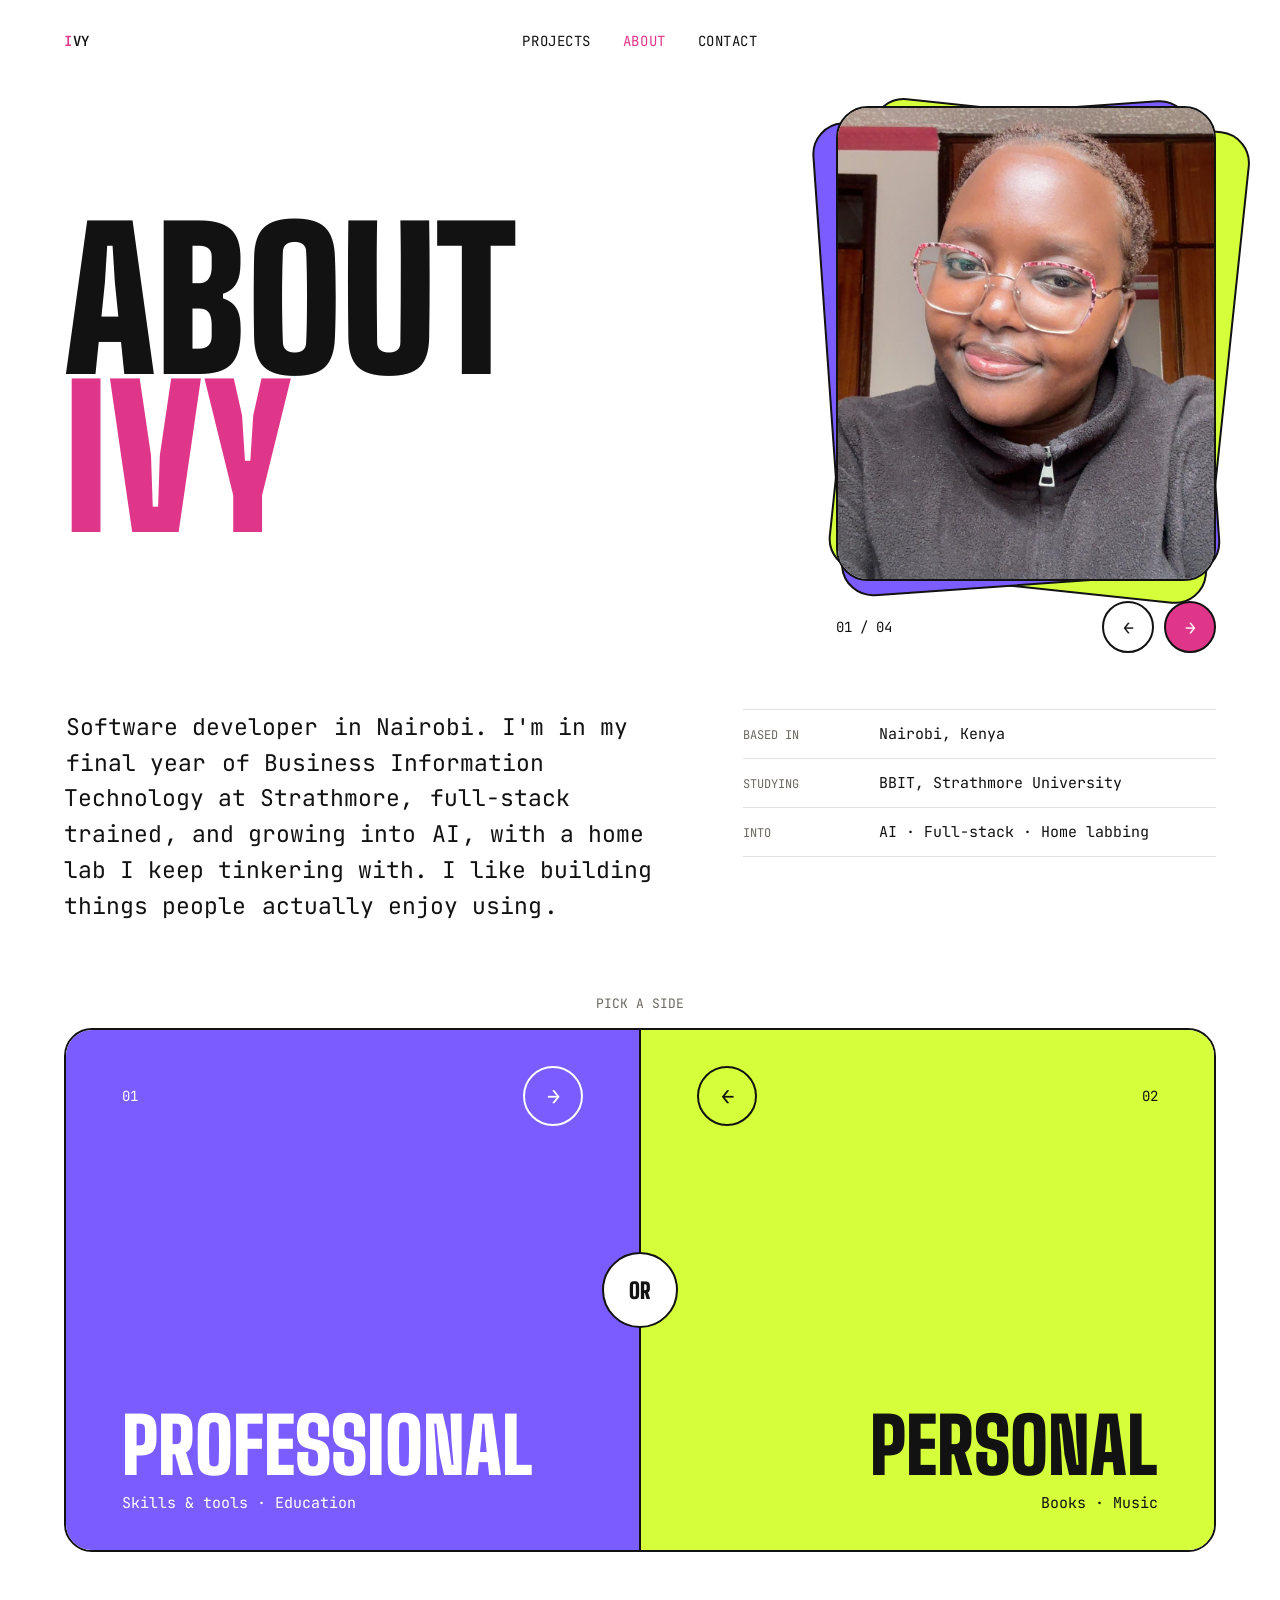
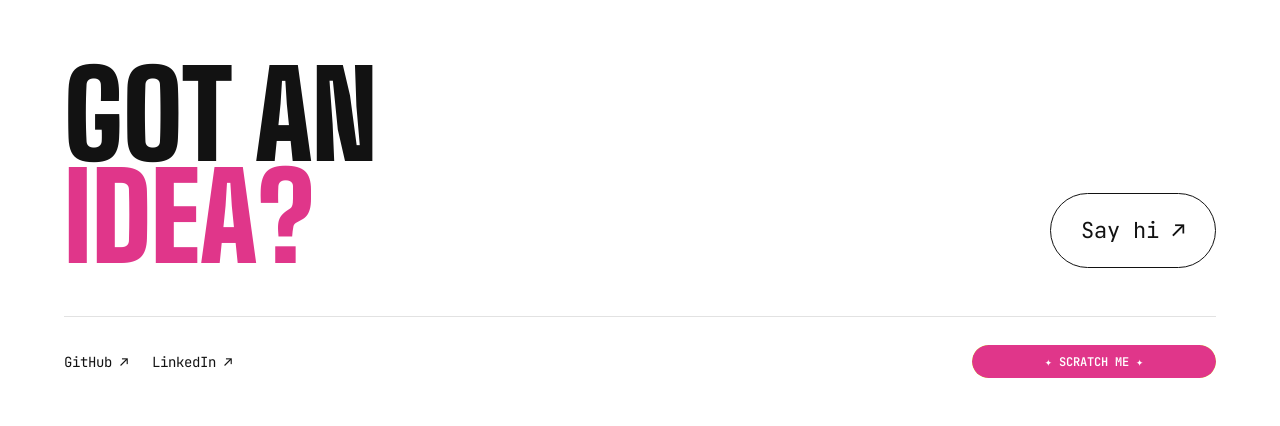
==== commit f5a2df8b: "Add albums and tab icon, drop fun facts, wire case-study buttons - About: add 19 (Adele) and Thank M" ====
--- a/about.html
+++ b/about.html
@@ -9,6 +9,9 @@
   <meta property="og:description" content="Who Ivy is, what she has worked on, and what she listens to while building.">
   <meta property="og:image" content="assets/images/ivy-photo-2.jpeg">
   <meta name="twitter:card" content="summary_large_image">
+
+  <link rel="icon" type="image/png" href="assets/images/favicon.png">
+  <link rel="apple-touch-icon" href="assets/images/apple-touch-icon.png">
 
   <link rel="preconnect" href="https://fonts.googleapis.com">
   <link rel="preconnect" href="https://fonts.gstatic.com" crossorigin>
@@ -88,7 +91,7 @@
             <span class="switch__top"><span class="switch__num">02</span><span class="switch__arrow">←</span></span>
             <span class="switch__body">
               <span class="switch__title">Personal</span>
-              <span class="switch__sub">Books · Music · Fun facts</span>
+              <span class="switch__sub">Books · Music</span>
             </span>
           </button>
           <span class="switch__or" aria-hidden="true">OR</span>
@@ -315,6 +318,14 @@
                 <span class="album__cover"><img src="https://i.scdn.co/image/ab67616d0000b273229e87b6d1da512c14164cc0" alt="Dreamer album cover" loading="lazy"></span>
                 <span class="album__meta"><span class="album__name">Dreamer</span><span class="album__artist">Bobby "Blue" Bland</span></span>
               </a>
+              <a class="album" data-cur="1" href="https://open.spotify.com/album/3uftDqGs13LsE1s8nn5XSe" target="_blank" rel="noopener" style="--shadow:#E85D00">
+                <span class="album__cover"><img src="https://i.scdn.co/image/ab67616d0000b273756527c53c3e52f122db4644" alt="19 album cover" loading="lazy"></span>
+                <span class="album__meta"><span class="album__name">19</span><span class="album__artist">Adele</span></span>
+              </a>
+              <a class="album" data-cur="1" href="https://open.spotify.com/album/6agmeioaDOBupymziJihgB" target="_blank" rel="noopener" style="--shadow:#19706E">
+                <span class="album__cover"><img src="https://i.scdn.co/image/ab67616d0000b27372babba16ea5e3afe690b4f1" alt="Thank Me Later album cover" loading="lazy"></span>
+                <span class="album__meta"><span class="album__name">Thank Me Later</span><span class="album__artist">Drake</span></span>
+              </a>
             </div>
           </div>
         </section>
@@ -337,57 +348,6 @@
               <a data-cur="1" href="soko.html">SOKO →</a>
               <div class="built__embed"><iframe title="Ego (Live in London) by Asake on Spotify" src="https://open.spotify.com/embed/track/6eS51q8SE2bdSVyecHtAWZ?utm_source=generator" width="100%" height="152" allow="autoplay; clipboard-write; encrypted-media; fullscreen; picture-in-picture" loading="lazy"></iframe></div>
             </div>
-          </div>
-        </section>
-
-        <section class="block block--facts">
-          <div class="block__head">
-            <h2 class="block__title">Fun <span style="color:var(--pink)">facts</span></h2>
-            <span class="block__hint facts__hint">tap a card</span>
-          </div>
-          <div class="facts">
-            <button type="button" class="fact" data-cur="1" aria-pressed="false" style="--bg:#E0368A;--fg:#FFFFFF;--tilt:-3deg">
-              <span class="fact__inner">
-                <span class="fact__face fact__front">
-                  <span class="fact__top"><span>FACT</span><span>01 / 03</span></span>
-                  <span class="fact__num">01</span>
-                  <span class="fact__cta">tap to reveal →</span>
-                </span>
-                <span class="fact__face fact__back">
-                  <span class="fact__top"><span>FACT 01</span><span class="fact__dot"></span></span>
-                  <span class="fact__text">I built a whole website just to keep track of my books.</span>
-                  <span class="fact__cta fact__cta--muted">tap to flip back</span>
-                </span>
-              </span>
-            </button>
-            <button type="button" class="fact" data-cur="1" aria-pressed="false" style="--bg:#D4FF3A;--fg:#121212;--tilt:2deg">
-              <span class="fact__inner">
-                <span class="fact__face fact__front">
-                  <span class="fact__top"><span>FACT</span><span>02 / 03</span></span>
-                  <span class="fact__num">02</span>
-                  <span class="fact__cta">tap to reveal →</span>
-                </span>
-                <span class="fact__face fact__back">
-                  <span class="fact__top"><span>FACT 02</span><span class="fact__dot"></span></span>
-                  <span class="fact__text">If I love it, I'll rewatch, relisten or reread it on repeat.</span>
-                  <span class="fact__cta fact__cta--muted">tap to flip back</span>
-                </span>
-              </span>
-            </button>
-            <button type="button" class="fact" data-cur="1" aria-pressed="false" style="--bg:#7B5CFF;--fg:#FFFFFF;--tilt:-1.5deg">
-              <span class="fact__inner">
-                <span class="fact__face fact__front">
-                  <span class="fact__top"><span>FACT</span><span>03 / 03</span></span>
-                  <span class="fact__num">03</span>
-                  <span class="fact__cta">tap to reveal →</span>
-                </span>
-                <span class="fact__face fact__back">
-                  <span class="fact__top"><span>FACT 03</span><span class="fact__dot"></span></span>
-                  <span class="fact__text">Dogs scare me. Yes, even the small ones.</span>
-                  <span class="fact__cta fact__cta--muted">tap to flip back</span>
-                </span>
-              </span>
-            </button>
           </div>
         </section>
       </div>
--- a/css/about.css
+++ b/css/about.css
@@ -372,7 +372,6 @@
 }
 
 .block--music { gap: 48px; }
-.block--facts { gap: 40px; }
 
 .block__head {
   display: flex;
@@ -987,109 +986,6 @@
 }
 
 /* ==========================================================================
-   Personal: fun fact flip cards
-   ========================================================================== */
-.facts {
-  display: grid;
-  grid-template-columns: repeat(3, minmax(0, 1fr));
-  gap: 28px;
-}
-
-.fact {
-  appearance: none;
-  display: block;
-  width: 100%;
-  height: 400px;
-  margin: 0;
-  padding: 0;
-  border: 0;
-  background: none;
-  font: inherit;
-  color: inherit;
-  text-align: left;
-  cursor: inherit;
-  perspective: 1200px;
-  user-select: none;
-  transform: rotate(var(--tilt));
-  transition: transform .35s var(--spring);
-}
-
-.fact__inner {
-  position: relative;
-  display: block;
-  width: 100%;
-  height: 100%;
-  transform-style: preserve-3d;
-  transition: transform .7s cubic-bezier(.3, 1.3, .4, 1);
-}
-
-.fact.is-flipped .fact__inner { transform: rotateY(180deg); }
-
-.fact__face {
-  position: absolute;
-  inset: 0;
-  display: flex;
-  flex-direction: column;
-  justify-content: space-between;
-  padding: 28px;
-  box-sizing: border-box;
-  border-radius: 22px;
-  border: 2px solid var(--ink);
-  -webkit-backface-visibility: hidden;
-  backface-visibility: hidden;
-}
-
-.fact__front {
-  background: var(--bg);
-  color: var(--fg);
-  box-shadow: 8px 8px 0 var(--ink);
-}
-
-.fact__back {
-  transform: rotateY(180deg);
-  background: var(--paper);
-  color: var(--ink);
-  box-shadow: 8px 8px 0 var(--bg);
-}
-
-.fact__top {
-  display: flex;
-  justify-content: space-between;
-  align-items: center;
-  font-family: var(--font-mono);
-  font-size: 13px;
-}
-
-.fact__num {
-  font-weight: 900;
-  font-size: clamp(45px, 15.6vw, 200px);
-  line-height: .8;
-}
-
-.fact__dot {
-  width: 14px;
-  height: 14px;
-  border-radius: 50%;
-  background: var(--bg);
-  border: 2px solid var(--ink);
-}
-
-.fact__text {
-  font-weight: 900;
-  font-size: 40px;
-  line-height: 1;
-  text-transform: uppercase;
-  text-wrap: pretty;
-}
-
-.fact__cta {
-  font-family: var(--font-mono);
-  font-size: 14px;
-}
-
-.fact__cta--muted { color: var(--muted); }
-
-/* ==========================================================================
    Hover states
    ========================================================================== */
 @media (hover: hover) {
@@ -1113,7 +1009,6 @@
   .player__link:hover { color: var(--paper); }
   .album:hover { transform: translateY(-4px); color: var(--ink); }
   .built__item a:hover { color: var(--accent); }
-  .fact:hover { transform: translateY(-8px); }
 }
 
 /* ==========================================================================
@@ -1123,7 +1018,6 @@
   .intro__bottom,
   .split,
   .player { grid-template-columns: minmax(0, 1fr); }
-  .facts { grid-template-columns: repeat(2, minmax(0, 1fr)); }
   .vinyl { zoom: .72; }
 
   /* Stack the two sides so the big titles don't collide */
@@ -1144,7 +1038,4 @@
 
 @media (max-width: 560px) {
   .albums__grid { grid-template-columns: repeat(2, minmax(0, 1fr)); gap: 28px 20px; }
-  .facts { grid-template-columns: minmax(0, 1fr); }
-  .fact { height: 360px; }
-  .fact__text { font-size: 34px; }
-}
+}
